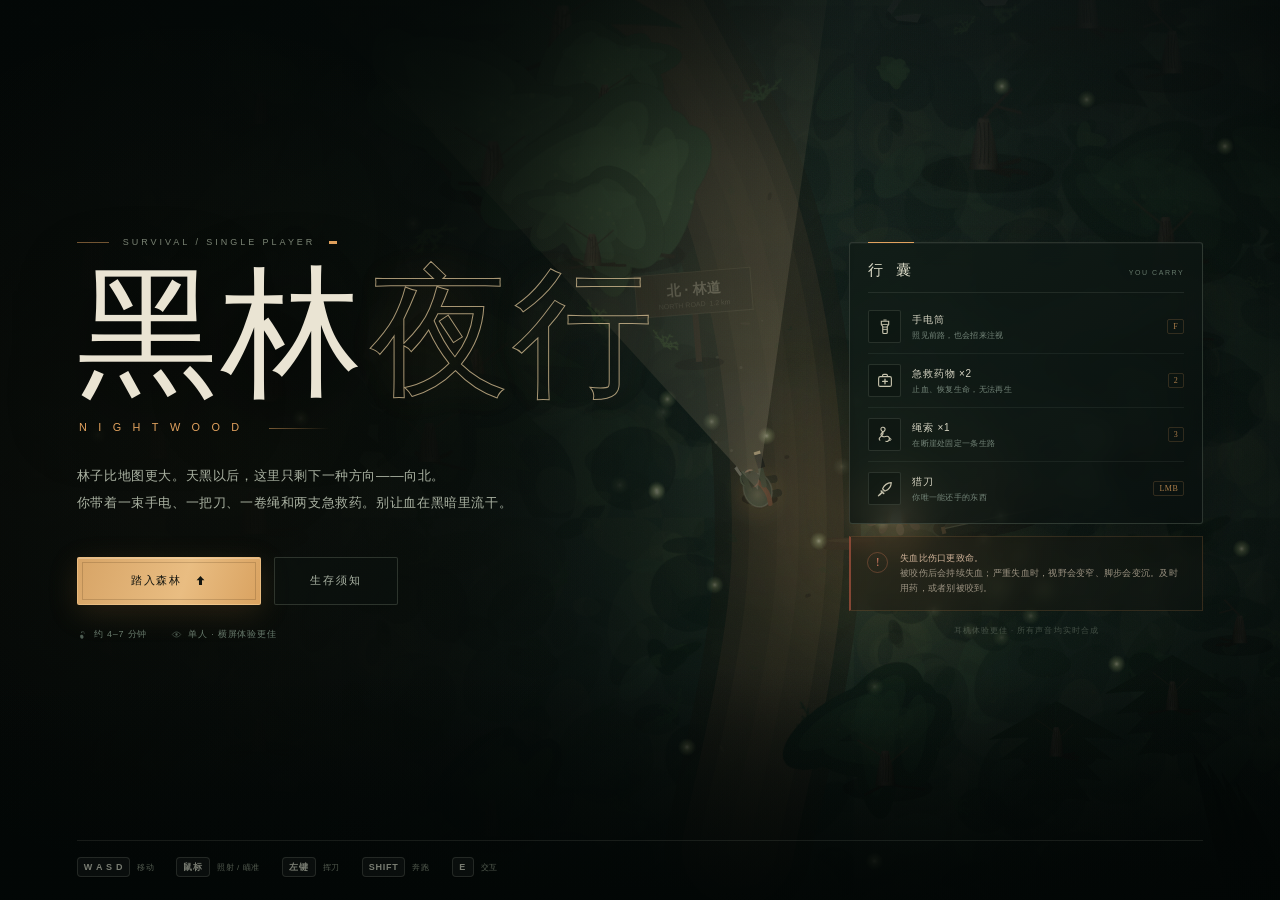
==== index.html @ b2253f83 "update" ====
<!DOCTYPE html>
<html lang="zh-CN">
<head>
  <meta charset="UTF-8">
  <meta name="viewport" content="width=device-width, initial-scale=1, viewport-fit=cover">
  <meta name="theme-color" content="#050b0a">
  <title>黑林夜行 · NIGHTWOOD</title>
  <meta name="description" content="一款发生在深夜密林中的单人生存穿越小游戏。靠一束手电、一把刀、一卷绳和有限的急救药物，活着走到林道。">
  <link rel="icon" href="data:image/svg+xml,%3Csvg xmlns='http://www.w3.org/2000/svg' viewBox='0 0 64 64'%3E%3Crect width='64' height='64' rx='12' fill='%2308110d'/%3E%3Cpath d='M32 11c8 10 14 16 14 25a14 14 0 1 1-28 0c0-9 6-15 14-25z' fill='%23e2a25e'/%3E%3Cpath d='M32 26c3 5 5 8 5 12a5 5 0 0 1-10 0c0-4 2-7 5-12z' fill='%2308110d'/%3E%3C/svg%3E">
  <link rel="stylesheet" href="style.css">
</head>
<body>
  <div id="app">
    <canvas id="world" aria-label="黑夜森林游戏画面"></canvas>
    <div class="atmosphere" aria-hidden="true">
      <div class="grain"></div>
      <div class="vignette"></div>
      <div class="moon-haze"></div>
    </div>
    <div id="damageFlash" aria-hidden="true"></div>
    <div id="bleedEdge" aria-hidden="true"></div>
    <div id="dangerPulse" aria-hidden="true"></div>

    <svg class="svg-sprite" aria-hidden="true">
      <defs>
        <symbol id="i-compass" viewBox="0 0 24 24">
          <circle cx="12" cy="12" r="8.6" fill="none" stroke="currentColor" stroke-width="1.4"/>
          <path d="M14.8 9.2l-1.7 4.1-4.1 1.7 1.7-4.1 4.1-1.7z" fill="currentColor"/>
          <path d="M12 1.8v2.1M12 20.1v2.1" stroke="currentColor" stroke-width="1.2"/>
        </symbol>
        <symbol id="i-heart" viewBox="0 0 24 24">
          <path d="M12 20s-7.5-4.6-7.5-10A4.3 4.3 0 0 1 12 7a4.3 4.3 0 0 1 7.5 3c0 5.4-7.5 10-7.5 10z" fill="currentColor"/>
        </symbol>
        <symbol id="i-drop" viewBox="0 0 24 24">
          <path d="M12 2.8s5.6 6.2 5.6 10.2A5.6 5.6 0 0 1 12 18.6a5.6 5.6 0 0 1-5.6-5.6C6.4 9 12 2.8 12 2.8z" fill="none" stroke="currentColor" stroke-width="1.5"/>
          <path d="M9.4 13.6a2.7 2.7 0 0 0 2.6 2.3" fill="none" stroke="currentColor" stroke-width="1.2" stroke-linecap="round"/>
        </symbol>
        <symbol id="i-bolt" viewBox="0 0 24 24">
          <path d="M13.3 2.5L5.7 13h5.1l-.9 8.5L18.3 11h-5.2l.2-8.5z" fill="currentColor"/>
        </symbol>
        <symbol id="i-flashlight" viewBox="0 0 24 24">
          <path d="M7.1 4.4h9.8v4.2L15 11.3v7.9a1.4 1.4 0 0 1-1.4 1.4h-3.2a1.4 1.4 0 0 1-1.4-1.4v-7.9L7.1 8.6V4.4z" fill="none" stroke="currentColor" stroke-width="1.5"/>
          <path d="M8.7 8.6h6.6M9.6 12.1h4.8M9.6 15.2h4.8" stroke="currentColor" stroke-width="1.2" stroke-linecap="round"/>
          <path d="M10.4 2.7h3.2" stroke="currentColor" stroke-width="1.3" stroke-linecap="round"/>
        </symbol>
        <symbol id="i-medkit" viewBox="0 0 24 24">
          <rect x="3.5" y="6.2" width="17" height="13" rx="2" fill="none" stroke="currentColor" stroke-width="1.5"/>
          <path d="M8.8 6.2V4.7A1.5 1.5 0 0 1 10.3 3.2h3.4a1.5 1.5 0 0 1 1.5 1.5v1.5" fill="none" stroke="currentColor" stroke-width="1.5"/>
          <path d="M12 9.5v6.2M8.9 12.6h6.2" stroke="currentColor" stroke-width="1.7" stroke-linecap="round"/>
        </symbol>
        <symbol id="i-rope" viewBox="0 0 24 24">
          <path d="M5.1 18.9c-2.4-2.4 1.3-4.7 3.1-6.6 2-2.2 1.2-4.4-.5-5.9-1.8-1.6-1.5-4.2.8-4.7 2.7-.6 4.6 2.3 3 4.5-1.2 1.7-3.8 2.4-4.7 4.4-.8 1.8 1.1 3.2 2.7 3.6 2.4.6 4.7-1.4 6.7-.2 2.6 1.5 2.1 4.8.1 6-.9.6-2.2.7-3.3.4" fill="none" stroke="currentColor" stroke-width="1.5" stroke-linecap="round"/>
          <path d="M17.7 16.2c1.5-.5 2.6.7 2.2 2.1-.3 1.1-1.8 1.6-2.5.6" fill="none" stroke="currentColor" stroke-width="1.3" stroke-linecap="round"/>
        </symbol>
        <symbol id="i-knife" viewBox="0 0 24 24">
          <path d="M20.4 3.5c-6.6.5-9.9 4.2-11.6 8.1l3.3 3.2c4.3-1.7 8-5.1 8.3-11.3z" fill="none" stroke="currentColor" stroke-width="1.5" stroke-linejoin="round"/>
          <path d="M8.1 12.7l2.9 2.8" stroke="currentColor" stroke-width="1.2"/>
          <path d="M8.4 16.2l-3.7 3.6M6.9 14.7l3.4 3.2" stroke="currentColor" stroke-width="2" stroke-linecap="round"/>
          <path d="M4.1 20.1l-1 1" stroke="currentColor" stroke-width="1.4" stroke-linecap="round"/>
        </symbol>
        <symbol id="i-pause" viewBox="0 0 24 24">
          <path d="M8 5.5v13M16 5.5v13" stroke="currentColor" stroke-width="2.3" stroke-linecap="round"/>
        </symbol>
        <symbol id="i-play" viewBox="0 0 24 24">
          <path d="M8 4.7l11 7.3-11 7.3V4.7z" fill="currentColor"/>
        </symbol>
        <symbol id="i-sound" viewBox="0 0 24 24">
          <path d="M4 9.2h3.2L12 5.3v13.4l-4.8-3.9H4V9.2z" fill="none" stroke="currentColor" stroke-width="1.5" stroke-linejoin="round"/>
          <path d="M15.2 8.4a5 5 0 0 1 0 7.2M17.8 5.9a8.6 8.6 0 0 1 0 12.2" fill="none" stroke="currentColor" stroke-width="1.4" stroke-linecap="round"/>
        </symbol>
        <symbol id="i-mute" viewBox="0 0 24 24">
          <path d="M4 9.2h3.2L12 5.3v13.4l-4.8-3.9H4V9.2z" fill="none" stroke="currentColor" stroke-width="1.5" stroke-linejoin="round"/>
          <path d="M15.5 9.5l5 5M20.5 9.5l-5 5" stroke="currentColor" stroke-width="1.5" stroke-linecap="round"/>
        </symbol>
        <symbol id="i-arrow" viewBox="0 0 24 24">
          <path d="M12 3.5l7.2 8.2h-4.4v8.8H9.2v-8.8H4.8L12 3.5z" fill="currentColor"/>
        </symbol>
        <symbol id="i-foot" viewBox="0 0 24 24">
          <path d="M9.6 12.8c-1.9-.2-3.1 1.6-2.7 3.9.4 2.4 2 4.5 4.2 4.3 2.4-.2 3.5-2.3 3-4.8-.4-2.2-2-3.3-4.5-3.4z" fill="currentColor"/>
          <circle cx="10.2" cy="7.1" r="1.4" fill="currentColor"/>
          <circle cx="13" cy="5.5" r="1.2" fill="currentColor"/>
          <circle cx="15.3" cy="7.2" r="1" fill="currentColor"/>
          <circle cx="15.6" cy="9.8" r=".9" fill="currentColor"/>
        </symbol>
        <symbol id="i-eye" viewBox="0 0 24 24">
          <path d="M2.8 12s3.4-5.6 9.2-5.6 9.2 5.6 9.2 5.6-3.4 5.6-9.2 5.6S2.8 12 2.8 12z" fill="none" stroke="currentColor" stroke-width="1.5"/>
          <circle cx="12" cy="12" r="2.5" fill="currentColor"/>
        </symbol>
        <symbol id="i-leaf" viewBox="0 0 24 24">
          <path d="M4.2 19.8C2.6 12.6 7.9 3.9 20.6 3.3c.6 10.3-5.5 17.4-15 15.2" fill="none" stroke="currentColor" stroke-width="1.5" stroke-linejoin="round"/>
          <path d="M4.2 19.8C7.3 14 11.4 10.1 17.3 7" fill="none" stroke="currentColor" stroke-width="1.2" stroke-linecap="round"/>
        </symbol>
        <symbol id="i-skull" viewBox="0 0 24 24">
          <path d="M5.5 11.4a6.5 6.5 0 1 1 13 0c0 2.2-1 3.4-2.4 4.5v2.4a1.8 1.8 0 0 1-1.8 1.8h-4.6a1.8 1.8 0 0 1-1.8-1.8v-2.4c-1.4-1.1-2.4-2.3-2.4-4.5z" fill="none" stroke="currentColor" stroke-width="1.5"/>
          <circle cx="9.4" cy="11" r="1.35" fill="currentColor"/>
          <circle cx="14.6" cy="11" r="1.35" fill="currentColor"/>
          <path d="M10.3 16.3h3.4M10 18.4h4" stroke="currentColor" stroke-width="1.2" stroke-linecap="round"/>
        </symbol>
        <symbol id="i-torch" viewBox="0 0 24 24">
          <path d="M12 2.8c1.8 2.7 4.2 5.4 4.2 8.7a4.2 4.2 0 1 1-8.4 0c0-3.3 2.4-6 4.2-8.7z" fill="currentColor"/>
          <path d="M9.3 20.8h5.4" stroke="currentColor" stroke-width="1.4" stroke-linecap="round"/>
        </symbol>
        <symbol id="i-chevron" viewBox="0 0 24 24">
          <path d="M9 5l7 7-7 7" fill="none" stroke="currentColor" stroke-width="1.7" stroke-linecap="round" stroke-linejoin="round"/>
        </symbol>
      </defs>
    </svg>

    <div id="hud" class="hud is-hidden">
      <header class="hud-top">
        <div class="brand">
          <span class="brand-mark"><svg><use href="#i-leaf"/></svg></span>
          <span class="brand-copy"><b>NIGHTWOOD</b><small>黑林夜行</small></span>
        </div>

        <section class="objective" aria-label="当前目标">
          <div class="objective-main">
            <span class="objective-icon"><svg><use href="#i-compass"/></svg></span>
            <div class="objective-copy">
              <span class="eyebrow">当前目标 · 向北</span>
              <strong>穿过黑森林，抵达北侧林道</strong>
            </div>
            <div class="objective-distance"><b id="distance">1,250</b><span>m</span></div>
          </div>
          <div class="progress-track">
            <span class="progress-fill" id="progressFill"></span>
            <span class="progress-glow" id="progressGlow"></span>
            <span class="progress-node progress-node-a"></span>
            <span class="progress-node progress-node-b"></span>
            <span class="progress-node progress-node-c"></span>
          </div>
          <span class="compass-arrow" id="compassArrow" aria-hidden="true"><svg><use href="#i-arrow"/></svg></span>
        </section>

        <div class="top-actions">
          <button id="soundBtn" class="icon-btn" type="button" aria-label="关闭声音" title="声音">
            <svg class="sound-on"><use href="#i-sound"/></svg>
            <svg class="sound-off"><use href="#i-mute"/></svg>
          </button>
          <button id="pauseBtn" class="icon-btn" type="button" aria-label="暂停游戏" title="暂停 (Esc)">
            <svg><use href="#i-pause"/></svg>
          </button>
        </div>
      </header>

      <aside class="status-panel" aria-label="生存状态">
        <div class="status-head">
          <span class="status-label"><svg><use href="#i-heart"/></svg> 生命</span>
          <span class="hp-readout"><b id="hpValue">100</b><small>/100</small></span>
        </div>
        <div class="hp-track"><span id="hpFill" class="hp-fill"></span><i class="hp-shine"></i></div>
        <div class="status-row">
          <span class="bleed-label" id="bleedLabel"><svg><use href="#i-drop"/></svg> 无失血</span>
          <span class="bleed-pips" id="bleedPips" aria-hidden="true"><i></i><i></i><i></i></span>
        </div>
        <div class="stamina-row">
          <span><svg><use href="#i-bolt"/></svg> 体力</span>
          <div class="stamina-track"><span id="staminaFill"></span></div>
        </div>
      </aside>

      <div class="hotbar" role="group" aria-label="随身物品">
        <button class="slot is-active" type="button" data-slot="light" aria-label="手电筒（F）">
          <span class="slot-key">F</span>
          <span class="slot-icon"><svg><use href="#i-flashlight"/></svg></span>
          <span class="slot-name">手电</span>
          <span class="slot-state" id="lightState">已开</span>
        </button>
        <button class="slot" type="button" data-slot="med" aria-label="急救药物（2）">
          <span class="slot-key">2</span>
          <span class="slot-icon"><svg><use href="#i-medkit"/></svg></span>
          <span class="slot-name">急救药</span>
          <span class="slot-count" id="medCount">2</span>
        </button>
        <button class="slot" type="button" data-slot="rope" aria-label="绳子（3）">
          <span class="slot-key">3</span>
          <span class="slot-icon"><svg><use href="#i-rope"/></svg></span>
          <span class="slot-name">绳索</span>
          <span class="slot-count" id="ropeCount">1</span>
        </button>
        <button class="slot slot-knife" type="button" data-slot="knife" aria-label="猎刀（鼠标左键或空格）">
          <span class="slot-key">LMB</span>
          <span class="slot-icon"><svg><use href="#i-knife"/></svg></span>
          <span class="slot-name">猎刀</span>
          <span class="slot-state">就绪</span>
        </button>
      </div>

      <div id="prompt" class="prompt" role="status" aria-live="polite">
        <span class="prompt-key">E</span>
        <span class="prompt-copy"><b id="promptTitle">固定绳索</b><small id="promptSub">跨过前方断崖</small></span>
      </div>

      <div class="hints" aria-hidden="true">
        <span><kbd>WASD</kbd> 移动</span>
        <span><kbd>SHIFT</kbd> 奔跑</span>
        <span><kbd>F</kbd> 手电</span>
        <span><kbd>LMB</kbd> 挥刀</span>
        <span><kbd>ESC</kbd> 暂停</span>
      </div>

      <div id="toasts" class="toasts" aria-live="polite" aria-atomic="false"></div>
      <div id="sceneTitle" class="scene-title" aria-live="polite">
        <span class="scene-eyebrow">第一章</span>
        <b>入 林</b>
        <small>天光在身后熄灭了</small>
      </div>
    </div>

    <section id="menu" class="screen menu-screen">
      <div class="menu-gradient"></div>
      <div class="menu-content">
        <div class="menu-lead">
          <div class="menu-kicker"><span></span> SURVIVAL / SINGLE PLAYER <span></span></div>
          <h1><span>黑林</span><span class="title-outline">夜行</span></h1>
          <div class="title-en">NIGHTWOOD</div>
          <p class="menu-story">林子比地图更大。天黑以后，这里只剩下一种方向——向北。<br>你带着一束手电、一把刀、一卷绳和两支急救药。别让血在黑暗里流干。</p>
          <div class="menu-actions">
            <button id="startBtn" class="btn btn-primary" type="button">
              <span>踏入森林</span>
              <svg><use href="#i-arrow"/></svg>
            </button>
            <button id="howBtn" class="btn btn-quiet" type="button">生存须知</button>
          </div>
          <div class="menu-meta">
            <span><svg><use href="#i-foot"/></svg> 约 4–7 分钟</span>
            <span><svg><use href="#i-eye"/></svg> 单人 · 横屏体验更佳</span>
            <span class="menu-touch-tip"><svg><use href="#i-bolt"/></svg> 摇杆推到底奔跑</span>
          </div>
        </div>

        <aside class="menu-side">
          <div class="field-card">
            <div class="field-head"><span>行 囊</span><small>YOU CARRY</small></div>
            <ul class="kit-list">
              <li><span class="kit-icon"><svg><use href="#i-flashlight"/></svg></span><div><b>手电筒</b><small>照见前路，也会招来注视</small></div><em>F</em></li>
              <li><span class="kit-icon"><svg><use href="#i-medkit"/></svg></span><div><b>急救药物 ×2</b><small>止血、恢复生命，无法再生</small></div><em>2</em></li>
              <li><span class="kit-icon"><svg><use href="#i-rope"/></svg></span><div><b>绳索 ×1</b><small>在断崖处固定一条生路</small></div><em>3</em></li>
              <li><span class="kit-icon"><svg><use href="#i-knife"/></svg></span><div><b>猎刀</b><small>你唯一能还手的东西</small></div><em>LMB</em></li>
            </ul>
          </div>
          <div class="rule-card">
            <span class="rule-mark">!</span>
            <p><b>失血比伤口更致命。</b><br>被咬伤后会持续失血；严重失血时，视野会变窄、脚步会变沉。及时用药，或者别被咬到。</p>
          </div>
          <div class="menu-footnote">耳机体验更佳 · 所有声音均实时合成</div>
        </aside>
      </div>
      <div class="menu-controls">
        <span><kbd>W A S D</kbd> 移动</span>
        <span><kbd>鼠标</kbd> 照射 / 瞄准</span>
        <span><kbd>左键</kbd> 挥刀</span>
        <span><kbd>SHIFT</kbd> 奔跑</span>
        <span><kbd>E</kbd> 交互</span>
      </div>
    </section>

    <section id="howModal" class="screen modal-screen is-hidden" aria-modal="true" role="dialog" aria-labelledby="howTitle">
      <div class="modal-card how-card">
        <button class="modal-close" id="howClose" type="button" aria-label="关闭">×</button>
        <span class="modal-kicker">FIELD MANUAL / 01</span>
        <h2 id="howTitle">活着穿过黑森林</h2>
        <div class="how-grid">
          <article><span class="how-num">01</span><h3>看光，也看暗处</h3><p>手电照出的扇形区域最清晰。光圈外的树影里，可能只剩两只反光的眼睛。</p></article>
          <article><span class="how-num">02</span><h3>光会暴露你</h3><p>捕食者更远就能发现开着手电、正在奔跑的人。想绕开它们，就关灯、慢走。</p></article>
          <article><span class="how-num">03</span><h3>伤口必须处理</h3><p>每次被咬都会叠加失血。失血会持续扣除生命；按 <kbd>2</kbd> 使用急救药物止血。</p></article>
          <article><span class="how-num">04</span><h3>不要恋战</h3><p>刀能逼退野兽，但你的体力有限。多数时候，跑开比杀死它更划算。</p></article>
        </div>
        <div class="how-tip"><b>路线提示</b> 沿林间小径向北。断崖处需要按 <kbd>E</kbd> 用绳索架桥。抵达北侧林道即穿越成功。</div>
        <button id="howStart" class="btn btn-primary" type="button"><span>开始穿越</span><svg><use href="#i-arrow"/></svg></button>
      </div>
    </section>

    <section id="pause" class="screen modal-screen is-hidden" aria-modal="true" role="dialog" aria-labelledby="pauseTitle">
      <div class="modal-card pause-card">
        <span class="modal-kicker">PAUSED / 林间暂歇</span>
        <h2 id="pauseTitle">黑暗还在等你</h2>
        <p class="modal-sub">深呼吸。野兽不会在你暂停时靠近。</p>
        <div class="pause-actions">
          <button id="resumeBtn" class="btn btn-primary" type="button"><span>继续前进</span><svg><use href="#i-play"/></svg></button>
          <button id="pauseRestartBtn" class="btn btn-quiet" type="button">重新开始</button>
          <button id="pauseMenuBtn" class="btn btn-quiet" type="button">返回标题</button>
        </div>
        <div class="pause-stats" id="pauseStats"></div>
      </div>
    </section>

    <section id="death" class="screen end-screen is-hidden" aria-modal="true" role="dialog" aria-labelledby="deathTitle">
      <div class="end-card end-death">
        <span class="end-mark"><svg><use href="#i-skull"/></svg></span>
        <span class="modal-kicker">THE FOREST KEPT YOU</span>
        <h2 id="deathTitle">你倒在了黑暗里</h2>
        <p id="deathReason" class="end-copy">血在落叶间洇开。森林重新安静下来。</p>
        <div class="end-stats" id="deathStats"></div>
        <div class="end-actions">
          <button id="retryBtn" class="btn btn-primary" type="button"><span>再来一次</span><svg><use href="#i-arrow"/></svg></button>
          <button id="deathMenuBtn" class="btn btn-quiet" type="button">返回标题</button>
        </div>
        <small class="end-hint">提示：及时止血，比杀死更多野兽更重要。</small>
      </div>
    </section>

    <section id="victory" class="screen end-screen is-hidden" aria-modal="true" role="dialog" aria-labelledby="victoryTitle">
      <div class="end-card end-victory">
        <span class="end-mark"><svg><use href="#i-torch"/></svg></span>
        <span class="modal-kicker">YOU MADE IT THROUGH</span>
        <h2 id="victoryTitle">你走出了黑森林</h2>
        <p id="victoryCopy" class="end-copy">林道尽头浮起灰蓝色的晨雾。你回头看了一眼——树影很深，但再没有东西跟上来。</p>
        <div class="end-stats" id="victoryStats"></div>
        <div class="end-actions">
          <button id="againBtn" class="btn btn-primary" type="button"><span>再穿越一次</span><svg><use href="#i-arrow"/></svg></button>
          <button id="victoryMenuBtn" class="btn btn-quiet" type="button">返回标题</button>
        </div>
        <small class="end-hint">结局达成 · 生还者</small>
      </div>
    </section>

    <div id="touchUI" class="touch-ui" aria-hidden="true">
      <div class="touch-stick" id="touchStick"><span class="stick-ring"></span><span class="stick-knob" id="stickKnob"></span></div>
      <div class="touch-actions">
        <button type="button" class="touch-btn touch-light" data-touch="light" aria-label="开关手电"><svg><use href="#i-flashlight"/></svg></button>
        <button type="button" class="touch-btn touch-med" data-touch="med" aria-label="使用急救药物"><svg><use href="#i-medkit"/></svg></button>
        <button type="button" class="touch-btn touch-interact" data-touch="interact" aria-label="交互"><span>E</span></button>
        <button type="button" class="touch-btn touch-attack" data-touch="attack" aria-label="挥刀"><svg><use href="#i-knife"/></svg></button>
      </div>
    </div>

    <div id="rotateHint" class="rotate-hint">
      <svg><use href="#i-compass"/></svg>
      <b>横屏进入森林</b>
      <span>旋转设备可获得更完整的视野</span>
    </div>
  </div>

  <script src="game.js"></script>
</body>
</html>
---- style.css ----
/* NIGHTWOOD — interface skin */
:root {
  --ink: #e8e3d4;
  --ink-dim: #b8b8a6;
  --muted: #84968b;
  --faint: rgba(219, 226, 207, .09);
  --line: rgba(211, 220, 198, .15);
  --line-strong: rgba(224, 230, 207, .28);
  --panel: rgba(8, 15, 14, .72);
  --panel-deep: rgba(4, 9, 9, .9);
  --moss: #8ba387;
  --moss-bright: #bed0a8;
  --amber: #e2a25e;
  --amber-hot: #ffd18c;
  --amber-soft: rgba(226, 162, 94, .16);
  --blood: #b74840;
  --blood-hot: #e26c56;
  --blue-night: #6e8d98;
  --ui-sans: "Avenir Next", "Segoe UI", "PingFang SC", "Microsoft YaHei", sans-serif;
  --ui-serif: "Iowan Old Style", "Palatino Linotype", "Book Antiqua", "Songti SC", "STSong", serif;
  --ease: cubic-bezier(.2, .8, .2, 1);
}

* { box-sizing: border-box; }
html, body {
  width: 100%;
  height: 100%;
  margin: 0;
  padding: 0;
  overflow: hidden;
  background: #040807;
  color: var(--ink);
  font-family: var(--ui-sans);
  -webkit-font-smoothing: antialiased;
  text-rendering: optimizeLegibility;
}
body {
  overscroll-behavior: none;
  user-select: none;
  -webkit-user-select: none;
  touch-action: none;
}
button { font: inherit; color: inherit; border: 0; background: none; padding: 0; cursor: pointer; }
button:focus-visible, [tabindex]:focus-visible {
  outline: 1px solid var(--amber-hot);
  outline-offset: 4px;
}
svg { display: block; width: 1em; height: 1em; }
::selection { background: var(--amber); color: #080b09; }

#app {
  position: fixed;
  inset: 0;
  isolation: isolate;
  background: #050a09;
}
#world {
  position: absolute;
  inset: 0;
  width: 100%;
  height: 100%;
  display: block;
  cursor: crosshair;
}
body.is-playing #world { cursor: none; }
body:not(.is-playing) #world { cursor: default; }
.svg-sprite { position: absolute; width: 0; height: 0; overflow: hidden; }

/* ---------------- atmosphere ---------------- */
.atmosphere { position: absolute; inset: 0; pointer-events: none; z-index: 2; }
.atmosphere > div { position: absolute; inset: 0; }
.grain {
  opacity: .05;
  mix-blend-mode: soft-light;
  background-image: url("data:image/svg+xml,%3Csvg xmlns='http://www.w3.org/2000/svg' width='220' height='220'%3E%3Cfilter id='n'%3E%3CfeTurbulence type='fractalNoise' baseFrequency='.9' numOctaves='3' stitchTiles='stitch'/%3E%3C/filter%3E%3Crect width='100%25' height='100%25' filter='url(%23n)'/%3E%3C/svg%3E");
  animation: grainShift 1.1s steps(2) infinite;
  transform: scale(1.08);
}
.vignette {
  background:
    radial-gradient(ellipse at 50% 48%, transparent 35%, rgba(2, 6, 5, .25) 64%, rgba(1, 4, 3, .8) 100%),
    linear-gradient(180deg, rgba(1, 5, 5, .3), transparent 18%, transparent 76%, rgba(1, 4, 3, .52));
}
.moon-haze {
  opacity: .8;
  background:
    radial-gradient(ellipse 55% 38% at 78% -5%, rgba(133, 164, 164, .11), transparent 65%),
    linear-gradient(116deg, transparent 35%, rgba(123, 155, 146, .028) 47%, transparent 58%);
  mix-blend-mode: screen;
}
#damageFlash, #bleedEdge, #dangerPulse { position: absolute; inset: 0; pointer-events: none; }
#damageFlash {
  z-index: 8;
  opacity: 0;
  background:
    radial-gradient(ellipse at 50% 55%, transparent 24%, rgba(137, 16, 16, .28) 68%, rgba(107, 8, 8, .7) 100%);
  mix-blend-mode: screen;
  transition: opacity .5s ease-out;
}
#bleedEdge {
  z-index: 7;
  opacity: calc(var(--bleed, 0) * .6);
  background: radial-gradient(ellipse at 50% 50%, transparent 44%, rgba(108, 12, 16, .42) 82%, rgba(72, 4, 8, .74) 100%);
  animation: bleedPulse 2.1s ease-in-out infinite;
  transition: opacity .8s ease;
}
#dangerPulse {
  z-index: 7;
  opacity: 0;
  box-shadow: inset 0 0 130px 30px rgba(142, 30, 25, .22);
  transition: opacity .6s ease;
}
#dangerPulse.is-danger { opacity: 1; animation: dangerBreathe 1.8s ease-in-out infinite; }

@keyframes grainShift {
  0% { transform: translate(0, 0) scale(1.08); }
  25% { transform: translate(-1.5%, 1%) scale(1.08); }
  50% { transform: translate(1%, -1.5%) scale(1.08); }
  75% { transform: translate(1.5%, .5%) scale(1.08); }
  100% { transform: translate(-.5%, 1.5%) scale(1.08); }
}
@keyframes bleedPulse {
  0%, 100% { opacity: calc(var(--bleed, 0) * .42); }
  50% { opacity: calc(var(--bleed, 0) * .74); }
}
@keyframes dangerBreathe {
  0%, 100% { opacity: .45; }
  50% { opacity: 1; }
}

/* ---------------- common UI ---------------- */
svg use { pointer-events: none; }
kbd {
  display: inline-flex;
  align-items: center;
  justify-content: center;
  min-width: 22px;
  height: 20px;
  padding: 0 6px;
  border: 1px solid rgba(226, 229, 207, .2);
  border-bottom-color: rgba(226, 229, 207, .1);
  border-radius: 4px;
  background: linear-gradient(180deg, rgba(255,255,255,.065), rgba(255,255,255,.015));
  color: #d8d8c5;
  font-family: var(--ui-sans);
  font-size: 9px;
  font-weight: 600;
  letter-spacing: .08em;
  line-height: 1;
  box-shadow: 0 1px 0 rgba(0,0,0,.4);
}
.is-hidden {
  opacity: 0 !important;
  visibility: hidden !important;
  pointer-events: none !important;
}
.eyebrow {
  font-size: 9px;
  font-weight: 600;
  letter-spacing: .22em;
  text-transform: uppercase;
  color: var(--moss);
}

/* ---------------- HUD ---------------- */
.hud {
  position: absolute;
  inset: 0;
  z-index: 10;
  pointer-events: none;
  transition: opacity .65s ease;
}
.hud button, .hud .slot { pointer-events: auto; }
.hud-top {
  position: absolute;
  top: 0;
  left: 0;
  right: 0;
  display: flex;
  align-items: flex-start;
  justify-content: space-between;
  padding: 20px 24px;
  gap: 20px;
}
.brand { display: flex; align-items: center; gap: 10px; flex: 0 0 auto; padding-top: 5px; }
.brand-mark {
  display: grid;
  place-items: center;
  width: 31px;
  height: 31px;
  border: 1px solid rgba(205, 217, 189, .28);
  border-radius: 50%;
  color: var(--moss-bright);
  background: rgba(10, 19, 16, .46);
  box-shadow: inset 0 0 18px rgba(156, 186, 137, .07);
}
.brand-mark svg { width: 15px; height: 15px; }
.brand-copy { display: flex; flex-direction: column; line-height: 1; gap: 4px; }
.brand-copy b { font-size: 10px; letter-spacing: .26em; color: #d8d7c3; font-weight: 600; }
.brand-copy small { font-size: 10px; letter-spacing: .34em; color: var(--muted); }

.objective {
  position: relative;
  width: min(480px, 43vw);
  padding: 12px 14px 10px;
  background:
    linear-gradient(180deg, rgba(12, 22, 19, .88), rgba(8, 15, 13, .7));
  border: 1px solid rgba(199, 211, 186, .15);
  border-radius: 5px;
  backdrop-filter: blur(9px);
  box-shadow: 0 10px 34px rgba(0, 0, 0, .22), inset 0 1px 0 rgba(255,255,255,.03);
  overflow: hidden;
}
.objective::before {
  content: "";
  position: absolute;
  top: 0;
  left: 14px;
  width: 40px;
  height: 1px;
  background: var(--amber);
  opacity: .7;
}
.objective-main { display: flex; align-items: center; gap: 11px; }
.objective-icon {
  display: grid;
  place-items: center;
  width: 29px;
  height: 29px;
  flex: 0 0 auto;
  color: var(--amber);
  border: 1px solid rgba(226, 162, 94, .24);
  border-radius: 50%;
  background: rgba(226, 162, 94, .07);
}
.objective-icon svg { width: 17px; height: 17px; }
.objective-copy { display: flex; flex-direction: column; gap: 4px; min-width: 0; }
.objective-copy strong {
  font-size: 12px;
  font-weight: 500;
  letter-spacing: .055em;
  color: #dedccb;
  white-space: nowrap;
  overflow: hidden;
  text-overflow: ellipsis;
}
.objective-distance {
  margin-left: auto;
  display: flex;
  align-items: baseline;
  gap: 2px;
  padding-right: 24px;
  color: var(--ink);
  font-family: var(--ui-serif);
}
.objective-distance b { font-size: 22px; font-weight: 500; font-variant-numeric: tabular-nums; letter-spacing: -.02em; }
.objective-distance span { font-size: 9px; color: var(--muted); letter-spacing: .1em; }
.progress-track {
  position: relative;
  height: 2px;
  margin-top: 11px;
  background: rgba(218, 225, 204, .1);
  overflow: visible;
}
.progress-fill {
  position: absolute;
  left: 0; top: 0; bottom: 0; width: 0%;
  background: linear-gradient(90deg, rgba(126, 148, 119, .6), var(--amber) 80%, var(--amber-hot));
  box-shadow: 0 0 9px rgba(226, 162, 94, .48);
  transition: width .5s var(--ease);
}
.progress-glow {
  position: absolute;
  top: -2px;
  width: 5px; height: 5px;
  border-radius: 50%;
  background: var(--amber-hot);
  box-shadow: 0 0 10px 3px rgba(255, 201, 128, .5);
  left: 0%;
  transition: left .5s var(--ease);
}
.progress-node {
  position: absolute;
  top: -2px;
  width: 5px; height: 5px;
  border: 1px solid rgba(205, 215, 191, .34);
  border-radius: 50%;
  background: #0d1713;
  transform: translateX(-50%);
}
.progress-node-a { left: 32%; }
.progress-node-b { left: 62%; }
.progress-node-c { left: 86%; }
.compass-arrow {
  position: absolute;
  right: 12px;
  top: 12px;
  width: 17px;
  height: 17px;
  color: rgba(226, 162, 94, .8);
  transform-origin: 50% 50%;
  transition: transform .2s linear;
}
.compass-arrow svg { width: 100%; height: 100%; }

.top-actions { display: flex; gap: 7px; flex: 0 0 auto; padding-top: 2px; }
.icon-btn {
  display: grid;
  place-items: center;
  width: 36px;
  height: 36px;
  color: #b7beac;
  border: 1px solid rgba(202, 214, 189, .15);
  border-radius: 50%;
  background: rgba(8, 15, 13, .58);
  backdrop-filter: blur(8px);
  transition: color .2s, border-color .2s, background .2s, transform .2s;
}
.icon-btn:hover { color: var(--amber-hot); border-color: rgba(226, 162, 94, .4); background: rgba(30, 33, 23, .7); transform: translateY(-1px); }
.icon-btn svg { width: 15px; height: 15px; }
.icon-btn .sound-off { display: none; }
body.is-muted .icon-btn .sound-on { display: none; }
body.is-muted .icon-btn .sound-off { display: block; }

.status-panel {
  position: absolute;
  left: 26px;
  bottom: 28px;
  width: 292px;
  padding: 13px 15px 12px;
  border: 1px solid rgba(200, 212, 187, .14);
  border-left-color: rgba(226, 162, 94, .32);
  border-radius: 4px;
  background:
    linear-gradient(120deg, rgba(8, 16, 14, .9), rgba(9, 16, 14, .58));
  backdrop-filter: blur(8px);
  box-shadow: 0 12px 36px rgba(0,0,0,.24);
}
.status-head { display: flex; justify-content: space-between; align-items: flex-end; margin-bottom: 7px; }
.status-label { display: flex; align-items: center; gap: 6px; font-size: 10px; letter-spacing: .16em; color: var(--ink-dim); }
.status-label svg { width: 12px; height: 12px; color: var(--blood-hot); }
.hp-readout { display: flex; align-items: baseline; gap: 2px; font-family: var(--ui-serif); }
.hp-readout b { font-size: 24px; font-weight: 500; line-height: .85; color: #e8e0cd; font-variant-numeric: tabular-nums; transition: color .3s; }
.hp-readout small { font-size: 9px; color: var(--muted); }
.hp-track {
  position: relative;
  height: 5px;
  border-radius: 1px;
  background: rgba(219, 225, 207, .09);
  overflow: hidden;
  box-shadow: inset 0 1px 3px rgba(0,0,0,.4);
}
.hp-fill {
  position: absolute;
  left: 0; top: 0; bottom: 0;
  width: 100%;
  background: linear-gradient(90deg, #7d2822, #bb4a3d 60%, #d15a45);
  box-shadow: 0 0 8px rgba(187, 74, 61, .32);
  transition: width .3s var(--ease), background .3s;
}
.hp-fill.is-low { background: linear-gradient(90deg, #6d1715, #c02e27 60%, #e45c44); animation: hpPulse 1.2s ease-in-out infinite; }
.hp-shine { position: absolute; left: 0; right: 0; top: 0; height: 1px; background: rgba(255,255,255,.12); }
.status-row { display: flex; align-items: center; justify-content: space-between; margin-top: 9px; }
.bleed-label { display: flex; align-items: center; gap: 5px; font-size: 9px; letter-spacing: .08em; color: var(--muted); transition: color .3s; }
.bleed-label svg { width: 10px; height: 10px; opacity: .65; }
.bleed-label.is-bleeding { color: #db7a67; }
.bleed-label.is-severe { color: #ff8e75; }
.bleed-label.is-severe svg { animation: dropPulse .9s ease-in-out infinite; }
.bleed-pips { display: flex; gap: 5px; }
.bleed-pips i {
  width: 15px; height: 3px;
  border-radius: 2px;
  background: rgba(219, 225, 207, .1);
  transition: background .3s, box-shadow .3s;
}
.bleed-pips i.is-on { background: #a53a32; box-shadow: 0 0 6px rgba(181, 55, 47, .35); }
.stamina-row { display: flex; align-items: center; gap: 8px; margin-top: 10px; padding-top: 9px; border-top: 1px solid rgba(211, 220, 197, .08); }
.stamina-row > span { display: flex; align-items: center; gap: 4px; font-size: 8px; color: var(--muted); letter-spacing: .12em; flex: 0 0 auto; }
.stamina-row svg { width: 9px; height: 9px; color: #bfad70; }
.stamina-track { flex: 1; height: 2px; background: rgba(217, 224, 203, .09); }
.stamina-track span { display: block; width: 100%; height: 100%; background: linear-gradient(90deg, #756e4d, #c2b781); transition: width .2s linear; }

.hotbar {
  position: absolute;
  left: 50%;
  bottom: 25px;
  transform: translateX(-50%);
  display: flex;
  gap: 7px;
  padding: 6px;
  border: 1px solid rgba(204, 215, 190, .12);
  border-radius: 5px;
  background: rgba(6, 12, 11, .68);
  backdrop-filter: blur(10px);
  box-shadow: 0 14px 40px rgba(0,0,0,.28);
}
.slot {
  position: relative;
  width: 76px;
  height: 70px;
  display: flex;
  flex-direction: column;
  align-items: center;
  justify-content: center;
  gap: 2px;
  border: 1px solid transparent;
  border-radius: 3px;
  background: linear-gradient(180deg, rgba(255,255,255,.035), rgba(255,255,255,.008));
  color: var(--ink-dim);
  transition: background .2s, border-color .2s, color .2s, transform .2s;
  overflow: hidden;
}
.slot::after {
  content: "";
  position: absolute;
  inset: 4px;
  border: 1px solid rgba(216, 222, 199, .04);
  pointer-events: none;
}
.slot:hover { background: rgba(210, 219, 191, .07); border-color: rgba(209, 220, 189, .18); transform: translateY(-2px); }
.slot.is-active { color: #efe3c8; border-color: rgba(226, 162, 94, .38); background: linear-gradient(180deg, rgba(226, 162, 94, .13), rgba(226, 162, 94, .03)); }
.slot.is-active::before {
  content: "";
  position: absolute;
  top: 0; left: 18%; right: 18%;
  height: 1px;
  background: var(--amber);
  box-shadow: 0 0 7px rgba(226, 162, 94, .5);
}
.slot.is-empty { opacity: .38; filter: grayscale(.85); }
.slot-key {
  position: absolute;
  top: 5px;
  left: 6px;
  font-size: 7px;
  font-weight: 600;
  letter-spacing: .1em;
  color: rgba(221, 224, 207, .38);
}
.slot-icon { color: #c8c9b7; margin-top: 2px; }
.slot-icon svg { width: 23px; height: 23px; }
.slot.is-active .slot-icon { color: var(--amber-hot); filter: drop-shadow(0 0 6px rgba(255, 196, 120, .2)); }
.slot-knife .slot-icon { color: #d8c7ab; }
.slot-name { font-size: 9px; letter-spacing: .1em; color: #b7b8a7; }
.slot-state { font-size: 7px; letter-spacing: .1em; color: var(--moss); line-height: 1.2; }
.slot.is-active .slot-state { color: var(--amber); }
.slot-count {
  position: absolute;
  top: 5px;
  right: 6px;
  display: grid;
  place-items: center;
  min-width: 15px;
  height: 15px;
  padding: 0 3px;
  color: #e3d5b9;
  background: rgba(226, 162, 94, .15);
  border: 1px solid rgba(226, 162, 94, .26);
  border-radius: 50%;
  font-size: 8px;
  font-weight: 600;
  font-variant-numeric: tabular-nums;
}

.prompt {
  position: absolute;
  left: 50%;
  bottom: 125px;
  transform: translate(-50%, 8px);
  display: flex;
  align-items: center;
  gap: 9px;
  min-width: 240px;
  padding: 9px 15px 9px 10px;
  background: linear-gradient(100deg, rgba(12, 21, 17, .96), rgba(16, 24, 18, .82));
  border: 1px solid rgba(226, 190, 133, .22);
  border-left: 2px solid var(--amber);
  border-radius: 3px;
  box-shadow: 0 10px 30px rgba(0,0,0,.35), 0 0 22px rgba(226, 162, 94, .04);
  opacity: 0;
  visibility: hidden;
  transition: opacity .25s, transform .25s var(--ease), visibility .25s;
  backdrop-filter: blur(8px);
}
.prompt.is-visible { opacity: 1; visibility: visible; transform: translate(-50%, 0); }
.prompt-key {
  display: grid;
  place-items: center;
  width: 29px;
  height: 29px;
  flex: 0 0 auto;
  border: 1px solid rgba(226, 162, 94, .42);
  border-radius: 3px;
  color: var(--amber-hot);
  font-family: var(--ui-serif);
  font-size: 15px;
  background: rgba(226, 162, 94, .09);
  box-shadow: inset 0 -2px 0 rgba(0,0,0,.2);
}
.prompt-copy { display: flex; flex-direction: column; gap: 3px; }
.prompt-copy b { font-size: 11px; font-weight: 500; letter-spacing: .08em; color: #e8dfcb; }
.prompt-copy small { font-size: 9px; letter-spacing: .05em; color: var(--muted); }

.hints {
  position: absolute;
  left: 50%;
  bottom: 9px;
  transform: translateX(-50%);
  display: flex;
  gap: 13px;
  font-size: 8px;
  letter-spacing: .06em;
  color: rgba(194, 201, 182, .38);
  white-space: nowrap;
}
.hints span { display: flex; align-items: center; gap: 4px; }
.hints kbd { height: 15px; min-width: 17px; padding: 0 4px; font-size: 7px; color: rgba(220, 222, 203, .48); border-color: rgba(220, 222, 203, .1); }

.toasts {
  position: absolute;
  right: 24px;
  top: 92px;
  display: flex;
  flex-direction: column;
  align-items: flex-end;
  gap: 7px;
  width: min(340px, 32vw);
}
.toast {
  display: flex;
  align-items: flex-start;
  gap: 9px;
  width: 100%;
  padding: 9px 11px;
  background: linear-gradient(100deg, rgba(9, 17, 14, .94), rgba(9, 17, 14, .72));
  border: 1px solid rgba(201, 213, 188, .13);
  border-right: 2px solid rgba(226, 162, 94, .54);
  border-radius: 3px;
  box-shadow: 0 8px 24px rgba(0,0,0,.28);
  animation: toastIn .38s var(--ease) both;
}
.toast.is-out { animation: toastOut .4s ease forwards; }
.toast-icon {
  display: grid;
  place-items: center;
  width: 21px;
  height: 21px;
  flex: 0 0 auto;
  color: var(--amber);
  border: 1px solid rgba(226, 162, 94, .22);
  border-radius: 50%;
  margin-top: 1px;
}
.toast-icon svg { width: 11px; height: 11px; }
.toast-copy { display: flex; flex-direction: column; gap: 3px; padding-top: 1px; }
.toast-copy b { font-size: 10px; font-weight: 500; letter-spacing: .08em; color: #e2dbc8; }
.toast-copy span { font-size: 9px; line-height: 1.5; color: #8e9c8d; letter-spacing: .03em; }
.toast.is-danger { border-right-color: var(--blood); }
.toast.is-danger .toast-icon { color: var(--blood-hot); border-color: rgba(183, 72, 64, .35); }
.toast.is-good { border-right-color: #91a875; }
.toast.is-good .toast-icon { color: #b6c792; border-color: rgba(145, 168, 117, .3); }

.scene-title {
  position: absolute;
  left: 50%;
  top: 37%;
  transform: translate(-50%, -50%);
  display: flex;
  flex-direction: column;
  align-items: center;
  gap: 7px;
  opacity: 0;
  pointer-events: none;
  text-shadow: 0 3px 28px rgba(0,0,0,.8);
}
.scene-title.is-visible { animation: sceneTitle 5s var(--ease) both; }
.scene-title .scene-eyebrow { font-size: 9px; letter-spacing: .5em; color: var(--amber); text-indent: .5em; }
.scene-title b { font-family: var(--ui-serif); font-weight: 400; font-size: clamp(34px, 4.5vw, 54px); letter-spacing: .42em; text-indent: .42em; color: #eae3d2; }
.scene-title small { font-size: 9px; letter-spacing: .28em; color: rgba(196, 202, 181, .6); }

@keyframes hpPulse { 0%, 100% { opacity: .85; } 50% { opacity: 1; } }
@keyframes dropPulse { 0%, 100% { opacity: .6; transform: translateY(0); } 50% { opacity: 1; transform: translateY(1px); } }
@keyframes toastIn { from { opacity: 0; transform: translateX(16px); } to { opacity: 1; transform: translateX(0); } }
@keyframes toastOut { to { opacity: 0; transform: translateX(12px); } }
@keyframes sceneTitle {
  0% { opacity: 0; transform: translate(-50%, -45%); }
  15%, 66% { opacity: 1; transform: translate(-50%, -50%); }
  100% { opacity: 0; transform: translate(-50%, -54%); }
}

/* ---------------- full screens / menu ---------------- */
.screen {
  position: absolute;
  inset: 0;
  z-index: 20;
  transition: opacity .55s ease, visibility .55s ease;
}
.menu-screen {
  display: flex;
  flex-direction: column;
  justify-content: center;
  overflow-y: auto;
  scrollbar-width: none;
  padding: clamp(26px, 6vh, 72px) clamp(22px, 6vw, 92px) 76px;
  background:
    radial-gradient(ellipse 55% 85% at 76% 45%, transparent 10%, rgba(3, 8, 7, .12) 55%, rgba(3, 7, 6, .45) 100%),
    linear-gradient(90deg, rgba(3, 8, 7, .94) 0%, rgba(3, 8, 7, .78) 36%, rgba(3, 8, 7, .18) 67%, rgba(3, 8, 7, .34) 100%);
}
.menu-screen::-webkit-scrollbar { display: none; }
.menu-gradient {
  position: absolute;
  inset: 0;
  pointer-events: none;
  background:
    linear-gradient(0deg, rgba(2, 6, 5, .78), transparent 26%),
    radial-gradient(circle at 15% 50%, rgba(214, 150, 75, .035), transparent 38%);
}
.menu-content {
  position: relative;
  z-index: 1;
  width: min(1360px, 100%);
  margin: auto;
  display: grid;
  grid-template-columns: minmax(0, 1fr) 354px;
  gap: clamp(50px, 9vw, 140px);
  align-items: center;
}
.menu-lead { max-width: 660px; animation: riseIn .9s var(--ease) both; }
.menu-kicker {
  display: flex;
  align-items: center;
  gap: 14px;
  font-size: 9px;
  font-weight: 500;
  letter-spacing: .33em;
  color: rgba(187, 199, 176, .65);
  margin-bottom: clamp(18px, 3.2vh, 30px);
}
.menu-kicker span { width: 32px; height: 1px; background: rgba(226, 162, 94, .5); }
.menu-kicker span:last-child { width: 8px; height: 3px; background: var(--amber); }
.menu-lead h1 {
  display: flex;
  align-items: baseline;
  gap: .03em;
  margin: 0;
  font-family: var(--ui-serif);
  font-size: clamp(76px, 11vw, 158px);
  font-weight: 400;
  line-height: .82;
  letter-spacing: .02em;
  color: #eae4d3;
  text-shadow: 0 18px 70px rgba(0, 0, 0, .65);
}
.menu-lead h1 span { display: inline-block; }
.menu-lead h1 .title-outline {
  color: transparent;
  -webkit-text-stroke: 1px rgba(234, 206, 160, .7);
  text-shadow: 0 0 38px rgba(226, 162, 94, .08);
  animation: titleGlow 7s ease-in-out infinite;
}
.title-en {
  margin-top: clamp(19px, 3.3vh, 32px);
  font-size: clamp(10px, .85vw, 13px);
  font-weight: 500;
  letter-spacing: 1.05em;
  color: var(--amber);
  text-indent: .2em;
}
.title-en::after {
  content: "";
  display: inline-block;
  vertical-align: middle;
  width: 60px;
  height: 1px;
  margin-left: 18px;
  background: linear-gradient(90deg, rgba(226, 162, 94, .5), transparent);
}
.menu-story {
  max-width: 520px;
  margin: clamp(20px, 3.3vh, 32px) 0 0;
  color: #aab2a2;
  font-size: clamp(12px, 1.05vw, 14px);
  line-height: 2;
  letter-spacing: .045em;
}
.menu-actions { display: flex; align-items: center; gap: 13px; margin-top: clamp(26px, 4.5vh, 42px); }
.btn {
  position: relative;
  display: inline-flex;
  align-items: center;
  justify-content: center;
  gap: 12px;
  min-height: 48px;
  padding: 0 22px;
  border: 1px solid transparent;
  border-radius: 2px;
  font-size: 11px;
  font-weight: 500;
  letter-spacing: .16em;
  transition: transform .25s var(--ease), background .25s, color .25s, border-color .25s, box-shadow .25s;
  white-space: nowrap;
}
.btn svg { width: 13px; height: 13px; transition: transform .25s var(--ease); }
.btn:hover { transform: translateY(-2px); }
.btn-primary {
  padding: 0 24px;
  color: #13150f;
  background: linear-gradient(108deg, #d7a466, #e9bd82 58%, #d9a260);
  border-color: rgba(255, 218, 162, .4);
  box-shadow: 0 8px 30px rgba(198, 134, 66, .17), inset 0 1px 0 rgba(255,255,255,.25);
  min-width: 184px;
}
.btn-primary::before {
  content: "";
  position: absolute;
  inset: 4px;
  border: 1px solid rgba(69, 45, 18, .2);
  pointer-events: none;
}
.btn-primary:hover { box-shadow: 0 12px 38px rgba(218, 153, 83, .26); background: linear-gradient(108deg, #e3b274, #f3cb8f 58%, #e2ad6d); }
.btn-primary:hover svg { transform: translateX(3px); }
.btn-quiet {
  color: #a8b1a2;
  border-color: rgba(203, 214, 190, .18);
  background: rgba(12, 20, 17, .42);
  min-width: 124px;
}
.btn-quiet:hover { color: #e2dfcc; border-color: rgba(203, 214, 190, .38); background: rgba(22, 31, 25, .66); }
.menu-meta { display: flex; align-items: center; gap: 24px; margin-top: 23px; color: #66796c; font-size: 9px; letter-spacing: .09em; }
.menu-meta span { display: flex; align-items: center; gap: 6px; }
.menu-meta svg { width: 11px; height: 11px; opacity: .75; }
.menu-meta .menu-touch-tip { display: none; }
body.touch-mode .menu-meta .menu-touch-tip { display: flex; }

.menu-side { display: flex; flex-direction: column; gap: 12px; animation: riseIn 1s .12s var(--ease) both; }
.field-card {
  background:
    linear-gradient(150deg, rgba(16, 27, 22, .86), rgba(7, 13, 12, .7));
  border: 1px solid rgba(201, 214, 190, .17);
  border-radius: 3px;
  backdrop-filter: blur(12px);
  box-shadow: 0 22px 60px rgba(0,0,0,.35), inset 0 1px 0 rgba(255,255,255,.035);
  padding: 18px 18px 13px;
  position: relative;
}
.field-card::before {
  content: "";
  position: absolute;
  top: -1px; left: 18px;
  width: 46px; height: 1px;
  background: var(--amber);
}
.field-head { display: flex; align-items: baseline; justify-content: space-between; padding-bottom: 12px; border-bottom: 1px solid rgba(201, 214, 190, .1); }
.field-head span { font-family: var(--ui-serif); font-size: 15px; letter-spacing: .3em; color: #d9d8c5; }
.field-head small { font-size: 7px; letter-spacing: .22em; color: #65786b; }
.kit-list { list-style: none; margin: 7px 0 0; padding: 0; }
.kit-list li {
  display: flex;
  align-items: center;
  gap: 11px;
  padding: 10px 0;
  border-bottom: 1px solid rgba(201, 214, 190, .07);
}
.kit-list li:last-child { border-bottom: 0; padding-bottom: 5px; }
.kit-icon {
  display: grid;
  place-items: center;
  width: 33px;
  height: 33px;
  flex: 0 0 auto;
  color: #c8c4ae;
  border: 1px solid rgba(204, 213, 193, .14);
  background: rgba(10, 18, 15, .5);
  border-radius: 2px;
}
.kit-icon svg { width: 18px; height: 18px; }
.kit-list div { display: flex; flex-direction: column; gap: 3px; min-width: 0; }
.kit-list b { font-size: 10px; font-weight: 500; letter-spacing: .08em; color: #d6d4c2; }
.kit-list small { font-size: 8px; line-height: 1.4; letter-spacing: .04em; color: #748579; }
.kit-list em {
  margin-left: auto;
  flex: 0 0 auto;
  font-style: normal;
  font-family: var(--ui-serif);
  font-size: 8px;
  letter-spacing: .06em;
  color: rgba(226, 162, 94, .75);
  border: 1px solid rgba(226, 162, 94, .18);
  padding: 2px 5px;
  border-radius: 2px;
}
.rule-card {
  display: flex;
  gap: 12px;
  padding: 14px 16px;
  background: linear-gradient(120deg, rgba(50, 32, 20, .33), rgba(14, 20, 16, .6));
  border: 1px solid rgba(201, 142, 83, .18);
  border-left: 2px solid rgba(201, 96, 72, .62);
  backdrop-filter: blur(8px);
}
.rule-mark {
  display: grid;
  place-items: center;
  width: 21px;
  height: 21px;
  flex: 0 0 auto;
  border: 1px solid rgba(203, 115, 80, .35);
  border-radius: 50%;
  color: #d47c62;
  font-family: var(--ui-serif);
  font-size: 12px;
  margin-top: 1px;
}
.rule-card p { margin: 0; font-size: 8.5px; line-height: 1.75; color: #9c9382; letter-spacing: .03em; }
.rule-card b { color: #d1b49a; font-weight: 500; }
.menu-footnote { text-align: center; font-size: 7.5px; letter-spacing: .14em; color: rgba(149, 164, 145, .38); margin-top: 3px; }
.menu-controls {
  position: absolute;
  bottom: 23px;
  left: clamp(22px, 6vw, 92px);
  right: clamp(22px, 6vw, 92px);
  display: flex;
  align-items: center;
  gap: 22px;
  padding-top: 16px;
  border-top: 1px solid rgba(204, 214, 190, .1);
  color: rgba(174, 185, 163, .48);
  font-size: 8px;
  letter-spacing: .08em;
  z-index: 2;
}
.menu-controls span { display: flex; align-items: center; gap: 7px; }
.menu-controls kbd { background: rgba(255,255,255,.03); border-color: rgba(205, 215, 190, .13); color: rgba(212, 215, 196, .55); }
@keyframes riseIn { from { opacity: 0; transform: translateY(22px); } to { opacity: 1; transform: translateY(0); } }
@keyframes titleGlow {
  0%, 100% { text-shadow: 0 0 38px rgba(226, 162, 94, .06); }
  50% { text-shadow: 0 0 48px rgba(226, 162, 94, .16); }
}

/* ---------------- modals ---------------- */
.modal-screen, .end-screen {
  display: flex;
  align-items: center;
  justify-content: center;
  padding: 24px;
  background:
    radial-gradient(ellipse at 50% 45%, rgba(12, 24, 19, .5), rgba(2, 6, 5, .88) 70%),
    rgba(2, 6, 5, .6);
  backdrop-filter: blur(10px);
}
.modal-screen { z-index: 30; }
.modal-card, .end-card {
  position: relative;
  width: min(650px, 100%);
  max-height: calc(100vh - 48px);
  overflow-y: auto;
  scrollbar-width: thin;
  scrollbar-color: rgba(221, 200, 160, .2) transparent;
  padding: clamp(28px, 4.5vw, 48px);
  background:
    linear-gradient(145deg, rgba(17, 28, 23, .97), rgba(6, 12, 11, .97));
  border: 1px solid rgba(202, 214, 188, .18);
  border-radius: 4px;
  box-shadow: 0 30px 100px rgba(0,0,0,.65), inset 0 1px 0 rgba(255,255,255,.035);
  animation: modalIn .45s var(--ease) both;
}
.modal-card::before, .end-card::before {
  content: "";
  position: absolute;
  top: 0; left: 42px;
  width: 90px; height: 1px;
  background: var(--amber);
  opacity: .8;
}
.modal-card::-webkit-scrollbar, .end-card::-webkit-scrollbar { width: 4px; }
.modal-card::-webkit-scrollbar-thumb, .end-card::-webkit-scrollbar-thumb { background: rgba(221, 200, 160, .2); }
.modal-kicker { display: block; font-size: 8px; letter-spacing: .37em; color: var(--amber); margin-bottom: 13px; }
.modal-card h2, .end-card h2 {
  margin: 0;
  font-family: var(--ui-serif);
  font-weight: 400;
  font-size: clamp(30px, 4vw, 43px);
  line-height: 1.15;
  letter-spacing: .08em;
  color: #e9e3d2;
}
.modal-close {
  position: absolute;
  top: 17px;
  right: 18px;
  width: 32px;
  height: 32px;
  display: grid;
  place-items: center;
  border: 1px solid rgba(201, 212, 189, .14);
  border-radius: 50%;
  color: #8e9d8e;
  font-size: 20px;
  font-weight: 200;
  line-height: 1;
  transition: .2s;
}
.modal-close:hover { color: var(--amber); border-color: rgba(226, 162, 94, .4); transform: rotate(90deg); }
.how-card { width: min(790px, 100%); }
.how-grid { display: grid; grid-template-columns: 1fr 1fr; gap: 1px; margin: 26px 0 20px; background: rgba(201, 214, 190, .11); border: 1px solid rgba(201, 214, 190, .1); }
.how-grid article { padding: 20px 21px; background: #0b1512; }
.how-num { display: block; font-family: var(--ui-serif); font-size: 10px; color: var(--amber); letter-spacing: .16em; margin-bottom: 8px; }
.how-grid h3 { margin: 0 0 7px; font-size: 12px; font-weight: 500; letter-spacing: .07em; color: #ded8c7; }
.how-grid p { margin: 0; font-size: 9.5px; line-height: 1.75; color: #87988a; letter-spacing: .03em; }
.how-grid kbd { vertical-align: middle; margin: 0 1px; }
.how-tip { padding: 12px 14px; border-left: 2px solid rgba(226, 162, 94, .55); background: rgba(226, 162, 94, .045); font-size: 9.5px; line-height: 1.8; color: #a4aa95; margin-bottom: 24px; }
.how-tip b { color: #d3c6ad; font-weight: 500; margin-right: 6px; letter-spacing: .08em; }
.how-card .btn-primary { width: 100%; }
.pause-card { width: min(480px, 100%); text-align: center; }
.pause-card::before { left: 50%; transform: translateX(-50%); }
.pause-card .modal-kicker { color: #7d9082; }
.pause-card h2 { font-size: clamp(28px, 3.5vw, 38px); }
.modal-sub { color: #7f9083; font-size: 10px; line-height: 1.8; letter-spacing: .04em; margin: 13px 0 26px; }
.pause-actions { display: flex; flex-direction: column; gap: 8px; max-width: 260px; margin: 0 auto; }
.pause-actions .btn { width: 100%; }
.pause-stats { display: flex; justify-content: center; gap: 22px; margin-top: 28px; padding-top: 20px; border-top: 1px solid rgba(201, 214, 190, .09); color: #6e8174; font-size: 8px; letter-spacing: .1em; }
.pause-stats b { color: #b2b5a3; font-weight: 500; margin-left: 4px; }
@keyframes modalIn { from { opacity: 0; transform: translateY(16px) scale(.985); } to { opacity: 1; transform: translateY(0) scale(1); } }

/* ---------------- endings ---------------- */
.end-screen { z-index: 30; }
.end-card { width: min(590px, 100%); text-align: center; }
.end-card::before { left: 50%; transform: translateX(-50%); }
.end-mark {
  display: grid;
  place-items: center;
  width: 58px;
  height: 58px;
  margin: 0 auto 22px;
  border: 1px solid rgba(196, 207, 186, .2);
  border-radius: 50%;
  color: #c0c4af;
  background: rgba(255,255,255,.025);
  box-shadow: 0 0 50px rgba(255,255,255,.03);
}
.end-mark svg { width: 27px; height: 27px; }
.end-death .end-mark { color: #ca6a5d; border-color: rgba(190, 83, 70, .28); box-shadow: 0 0 60px rgba(160, 46, 36, .12); }
.end-death .modal-kicker { color: #b95b4f; }
.end-death h2 { color: #e7d6cb; }
.end-victory .end-mark { color: var(--amber-hot); border-color: rgba(226, 162, 94, .35); box-shadow: 0 0 60px rgba(226, 162, 94, .12); }
.end-victory .modal-kicker { color: var(--amber); }
.end-copy { margin: 16px auto 26px; max-width: 410px; color: #91a092; font-size: 10.5px; line-height: 1.95; letter-spacing: .035em; }
.end-stats {
  display: grid;
  grid-template-columns: repeat(3, 1fr);
  gap: 1px;
  margin: 0 0 28px;
  background: rgba(201, 214, 190, .1);
  border: 1px solid rgba(201, 214, 190, .1);
}
.stat { padding: 15px 8px 13px; background: rgba(8, 15, 13, .92); display: flex; flex-direction: column; gap: 5px; }
.stat span { font-size: 7.5px; letter-spacing: .16em; color: #6f8174; text-transform: uppercase; }
.stat b { font-family: var(--ui-serif); font-size: 22px; font-weight: 400; color: #dcd6c3; line-height: 1; }
.stat b small { font-family: var(--ui-sans); font-size: 8px; color: #7b8c7d; margin-left: 2px; }
.end-actions { display: flex; justify-content: center; gap: 10px; }
.end-hint { display: block; margin-top: 21px; color: #64776a; font-size: 8px; letter-spacing: .12em; }
.end-victory { background: linear-gradient(145deg, rgba(24, 29, 21, .97), rgba(8, 14, 12, .97)); }

/* ---------------- touch ---------------- */
.touch-ui { display: none; position: absolute; inset: 0; z-index: 15; pointer-events: none; }
body.touch-mode.is-playing .touch-ui { display: block; }
.touch-stick {
  position: absolute;
  left: max(22px, env(safe-area-inset-left));
  bottom: max(23px, env(safe-area-inset-bottom));
  width: 122px;
  height: 122px;
  border: 1px solid rgba(216, 224, 202, .15);
  border-radius: 50%;
  background: radial-gradient(circle, rgba(255,255,255,.035), rgba(0,0,0,.12));
  backdrop-filter: blur(4px);
  pointer-events: auto;
  touch-action: none;
}
.stick-ring { position: absolute; inset: 13px; border: 1px dashed rgba(216, 224, 202, .09); border-radius: 50%; }
.stick-knob {
  position: absolute;
  left: 50%; top: 50%;
  width: 47px; height: 47px;
  margin: -23.5px 0 0 -23.5px;
  border: 1px solid rgba(226, 162, 94, .35);
  border-radius: 50%;
  background: radial-gradient(circle at 40% 35%, rgba(226, 162, 94, .22), rgba(20, 25, 17, .66));
  box-shadow: 0 4px 18px rgba(0,0,0,.35);
  transition: transform .08s linear;
}
.touch-actions {
  position: absolute;
  right: max(20px, env(safe-area-inset-right));
  bottom: max(23px, env(safe-area-inset-bottom));
  width: 176px;
  height: 166px;
  pointer-events: none;
}
.touch-btn {
  position: absolute;
  display: grid;
  place-items: center;
  border: 1px solid rgba(216, 224, 202, .19);
  border-radius: 50%;
  background: rgba(9, 17, 14, .62);
  color: #d6d0bd;
  backdrop-filter: blur(5px);
  box-shadow: 0 6px 20px rgba(0,0,0,.25);
  pointer-events: auto;
  touch-action: manipulation;
  transition: transform .1s, background .15s, border-color .15s;
}
.touch-btn:active { transform: scale(.93); background: rgba(226, 162, 94, .18); border-color: rgba(226, 162, 94, .5); }
.touch-btn svg { width: 21px; height: 21px; }
.touch-attack {
  right: 0; bottom: 4px;
  width: 72px; height: 72px;
  border-color: rgba(226, 162, 94, .33);
  background: radial-gradient(circle at 40% 35%, rgba(226, 162, 94, .16), rgba(9, 17, 14, .78));
}
.touch-attack svg { width: 27px; height: 27px; color: var(--amber-hot); }
.touch-light { right: 82px; bottom: 50px; width: 49px; height: 49px; }
.touch-med { right: 61px; bottom: 113px; width: 49px; height: 49px; }
.touch-interact { right: 9px; bottom: 89px; width: 44px; height: 44px; }
.touch-interact span { font-family: var(--ui-serif); font-size: 16px; color: var(--amber); }
.touch-med::after {
  content: attr(data-count);
  position: absolute;
  top: -3px; right: -2px;
  display: grid;
  place-items: center;
  min-width: 17px; height: 17px;
  padding: 0 3px;
  border: 1px solid rgba(226, 162, 94, .35);
  border-radius: 50%;
  background: #172016;
  color: var(--amber-hot);
  font-size: 8px;
  font-weight: 600;
}
body.touch-mode .hints, body.touch-mode .hotbar, body.touch-mode .menu-controls { display: none; }
body.touch-mode .status-panel { left: 14px; top: 82px; bottom: auto; width: 205px; padding: 9px 11px 9px; transform: scale(.94); transform-origin: top left; }
body.touch-mode .status-head { margin-bottom: 5px; }
body.touch-mode .hp-readout b { font-size: 19px; }
body.touch-mode .status-row { margin-top: 7px; }
body.touch-mode .stamina-row { margin-top: 7px; padding-top: 7px; }
body.touch-mode .prompt { bottom: 175px; }
body.touch-mode .toasts {
  top: 84px;
  left: 50%;
  right: auto;
  width: min(350px, 43vw);
  transform: translateX(-50%);
  align-items: center;
}
@media (orientation: portrait) {
  body.touch-mode .toasts { top: 176px; width: min(350px, calc(100vw - 28px)); }
}
body.touch-mode .toast { border-right-width: 1px; border-left: 2px solid rgba(226, 162, 94, .54); }
body.touch-mode .toast.is-danger { border-left-color: var(--blood); }
body.touch-mode .brand { display: none; }
body.touch-mode .hud-top { padding: 12px; }
body.touch-mode .objective { width: calc(100% - 98px); margin-left: 0; padding: 9px 11px 8px; }
body.touch-mode .objective-copy strong { font-size: 10px; }
body.touch-mode .objective-distance b { font-size: 17px; }
body.touch-mode .top-actions { position: absolute; right: 12px; top: 12px; }
body.touch-mode .icon-btn { width: 33px; height: 33px; }
body.touch-mode .scene-title { top: 30%; }

.rotate-hint { display: none; }

/* ---------------- responsive ---------------- */
@media (max-width: 1180px) {
  .menu-content { grid-template-columns: minmax(0, 1fr) 320px; gap: 46px; }
  .menu-lead h1 { font-size: clamp(72px, 10.5vw, 126px); }
  .objective { width: min(440px, 44vw); }
  .toasts { width: min(310px, 32vw); }
}
@media (max-width: 980px) {
  .menu-screen { padding-left: 42px; padding-right: 42px; }
  .menu-content { grid-template-columns: minmax(0, 1fr); gap: 40px; max-width: 700px; }
  .menu-side { display: none; }
  .menu-story { max-width: 560px; }
  .menu-controls { left: 42px; right: 42px; gap: 15px; flex-wrap: wrap; }
  .objective { width: min(430px, 46vw); }
  .brand-copy { display: none; }
  .toasts { width: min(300px, 40vw); }
}
@media (max-width: 760px) {
  .hud-top { padding: 12px; }
  .brand { display: none; }
  .objective { width: calc(100% - 90px); padding: 9px 10px 8px; }
  .objective-copy strong { font-size: 10px; }
  .objective-copy .eyebrow { font-size: 7px; }
  .objective-distance { padding-right: 20px; }
  .objective-distance b { font-size: 17px; }
  .objective-icon { width: 26px; height: 26px; }
  .objective-icon svg { width: 14px; height: 14px; }
  .top-actions { gap: 5px; }
  .icon-btn { width: 32px; height: 32px; }
  .status-panel { left: 12px; bottom: 20px; width: 200px; padding: 9px 11px; transform: scale(.9); transform-origin: bottom left; }
  .hp-readout b { font-size: 19px; }
  .status-row { margin-top: 7px; }
  .stamina-row { margin-top: 7px; padding-top: 7px; }
  .hotbar { bottom: 15px; transform: translateX(-50%) scale(.82); transform-origin: bottom center; }
  .prompt { bottom: 100px; min-width: 200px; padding: 7px 11px 7px 8px; }
  .prompt-key { width: 25px; height: 25px; font-size: 13px; }
  .prompt-copy b { font-size: 10px; }
  .prompt-copy small { font-size: 8px; }
  .hints { display: none; }
  .toasts { right: 12px; top: 74px; width: min(270px, 62vw); }
  .menu-screen { padding: 30px 24px 90px; justify-content: flex-start; }
  .menu-content { margin-top: auto; margin-bottom: auto; }
  .menu-kicker { font-size: 7px; margin-bottom: 22px; }
  .menu-lead h1 { font-size: clamp(62px, 19vw, 100px); }
  .menu-story { font-size: 12px; line-height: 1.9; }
  .menu-story br { display: none; }
  .menu-actions { flex-wrap: wrap; }
  .menu-actions .btn-primary { min-width: 170px; }
  .menu-controls { display: none; }
  .menu-meta { gap: 14px; flex-wrap: wrap; }
  .how-grid { grid-template-columns: 1fr; max-height: 48vh; overflow-y: auto; }
  .end-stats { grid-template-columns: 1fr; }
  .stat { flex-direction: row; justify-content: space-between; align-items: center; padding: 11px 14px; }
  .end-actions { flex-direction: column; }
  .end-actions .btn { width: 100%; }
  .modal-card, .end-card { padding: 26px 20px; }
  .status-panel { width: 185px; }
}
@media (max-height: 620px) and (min-width: 761px) {
  .menu-screen { justify-content: flex-start; padding-top: 28px; }
  .menu-content { margin-top: auto; margin-bottom: auto; }
  .menu-lead h1 { font-size: clamp(58px, 8.5vw, 100px); }
  .menu-story { font-size: 11px; line-height: 1.75; margin-top: 16px; }
  .menu-actions { margin-top: 22px; }
  .menu-kicker { margin-bottom: 16px; }
  .title-en { margin-top: 17px; }
  .menu-controls { display: none; }
  .field-card { padding-top: 14px; }
  .kit-list li { padding: 7px 0; }
  .rule-card { display: none; }
}
@media (prefers-reduced-motion: reduce) {
  *, *::before, *::after { animation-duration: .001ms !important; animation-iteration-count: 1 !important; transition-duration: .001ms !important; }
  .grain { animation: none; }
}
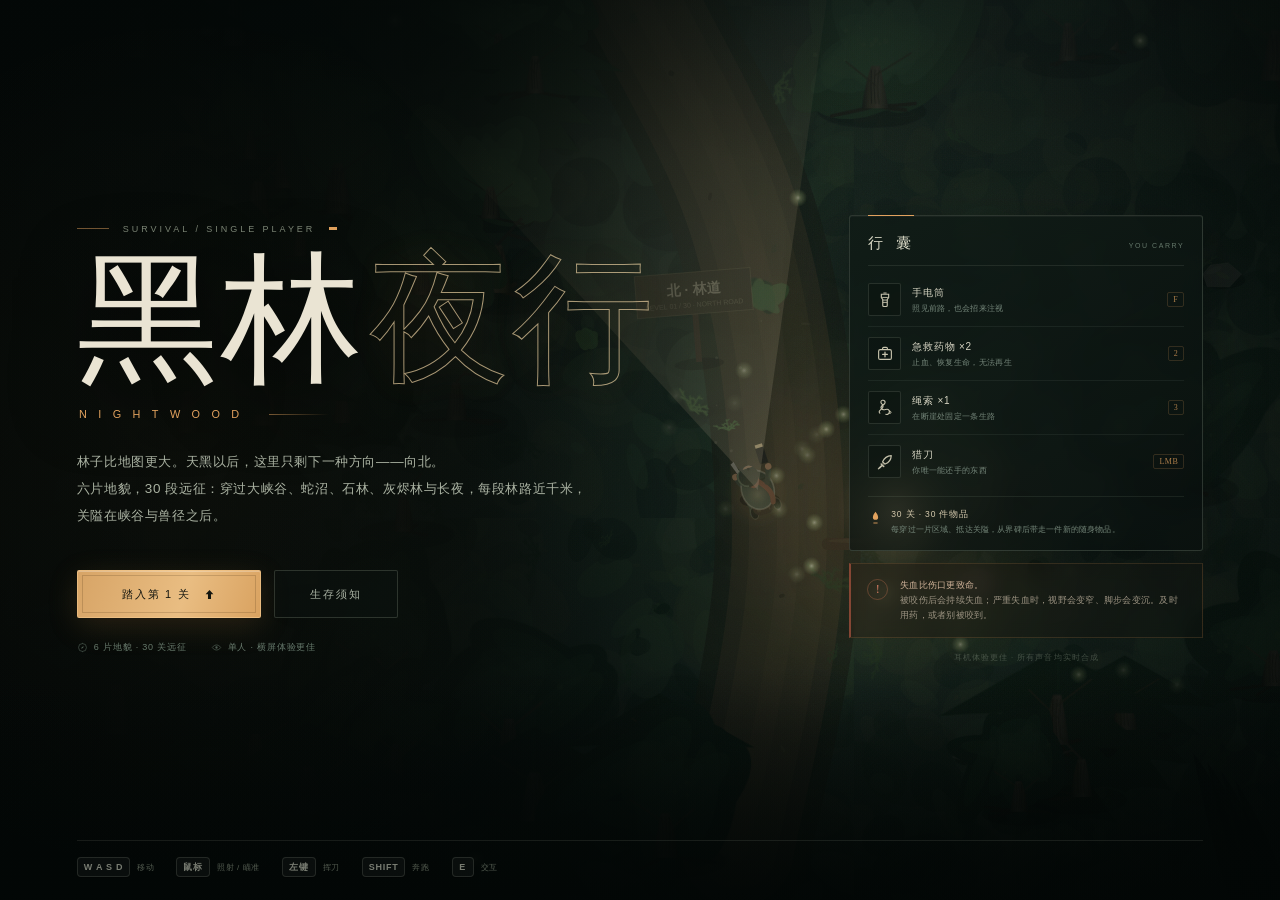
==== commit 93cc78e3: "update" ====
--- a/index.html
+++ b/index.html
@@ -5,7 +5,7 @@
   <meta name="viewport" content="width=device-width, initial-scale=1, viewport-fit=cover">
   <meta name="theme-color" content="#050b0a">
   <title>黑林夜行 · NIGHTWOOD</title>
-  <meta name="description" content="一款发生在深夜密林中的单人生存穿越小游戏。靠一束手电、一把刀、一卷绳和有限的急救药物，活着走到林道。">
+  <meta name="description" content="一款发生在深夜密林中的单人生存穿越小游戏。六片地貌、30 段林路，每关不同天气，每过一关获得一件随身物品；靠手电、猎刀、绳索和急救药物活着走到黎明。">
   <link rel="icon" href="data:image/svg+xml,%3Csvg xmlns='http://www.w3.org/2000/svg' viewBox='0 0 64 64'%3E%3Crect width='64' height='64' rx='12' fill='%2308110d'/%3E%3Cpath d='M32 11c8 10 14 16 14 25a14 14 0 1 1-28 0c0-9 6-15 14-25z' fill='%23e2a25e'/%3E%3Cpath d='M32 26c3 5 5 8 5 12a5 5 0 0 1-10 0c0-4 2-7 5-12z' fill='%2308110d'/%3E%3C/svg%3E">
   <link rel="stylesheet" href="style.css">
 </head>
@@ -103,6 +103,10 @@
         <symbol id="i-chevron" viewBox="0 0 24 24">
           <path d="M9 5l7 7-7 7" fill="none" stroke="currentColor" stroke-width="1.7" stroke-linecap="round" stroke-linejoin="round"/>
         </symbol>
+        <symbol id="i-shield" viewBox="0 0 24 24">
+          <path d="M12 3l7 3v5.5c0 4.5-3 7.6-7 9.5-4-1.9-7-5-7-9.5V6l7-3z" fill="none" stroke="currentColor" stroke-width="1.5" stroke-linejoin="round"/>
+          <path d="M8.8 12.1l2.1 2.1 4.6-4.4" fill="none" stroke="currentColor" stroke-width="1.4" stroke-linecap="round" stroke-linejoin="round"/>
+        </symbol>
       </defs>
     </svg>
 
@@ -117,8 +121,8 @@
           <div class="objective-main">
             <span class="objective-icon"><svg><use href="#i-compass"/></svg></span>
             <div class="objective-copy">
-              <span class="eyebrow">当前目标 · 向北</span>
-              <strong>穿过黑森林，抵达北侧林道</strong>
+              <span class="eyebrow">第 <b id="levelNum">1</b> / 30 关 · <span id="levelName">林缘</span></span>
+              <strong id="objectiveText">穿过本关林道，领取一件随身物品</strong>
             </div>
             <div class="objective-distance"><b id="distance">1,250</b><span>m</span></div>
           </div>
@@ -146,7 +150,7 @@
       <aside class="status-panel" aria-label="生存状态">
         <div class="status-head">
           <span class="status-label"><svg><use href="#i-heart"/></svg> 生命</span>
-          <span class="hp-readout"><b id="hpValue">100</b><small>/100</small></span>
+          <span class="hp-readout"><b id="hpValue">100</b><small>/<span id="hpMax">100</span></small></span>
         </div>
         <div class="hp-track"><span id="hpFill" class="hp-fill"></span><i class="hp-shine"></i></div>
         <div class="status-row">
@@ -157,6 +161,11 @@
           <span><svg><use href="#i-bolt"/></svg> 体力</span>
           <div class="stamina-track"><span id="staminaFill"></span></div>
         </div>
+      </aside>
+
+      <aside class="inventory-panel" id="inventoryPanel" aria-label="关卡奖励物品">
+        <div class="inventory-head"><span>沿路拾得</span><b id="itemCount">0</b></div>
+        <div class="inventory-items" id="inventoryItems"><span class="inventory-empty">尚未获得物品</span></div>
       </aside>
 
       <div class="hotbar" role="group" aria-label="随身物品">
@@ -201,9 +210,9 @@
 
       <div id="toasts" class="toasts" aria-live="polite" aria-atomic="false"></div>
       <div id="sceneTitle" class="scene-title" aria-live="polite">
-        <span class="scene-eyebrow">第一章</span>
-        <b>入 林</b>
-        <small>天光在身后熄灭了</small>
+        <span class="scene-eyebrow" id="sceneEyebrow">第 1 关</span>
+        <b id="sceneName">林 缘</b>
+        <small id="sceneSub">天光在身后熄灭了</small>
       </div>
     </div>
 
@@ -214,16 +223,16 @@
           <div class="menu-kicker"><span></span> SURVIVAL / SINGLE PLAYER <span></span></div>
           <h1><span>黑林</span><span class="title-outline">夜行</span></h1>
           <div class="title-en">NIGHTWOOD</div>
-          <p class="menu-story">林子比地图更大。天黑以后，这里只剩下一种方向——向北。<br>你带着一束手电、一把刀、一卷绳和两支急救药。别让血在黑暗里流干。</p>
+          <p class="menu-story">林子比地图更大。天黑以后，这里只剩下一种方向——向北。<br>六片地貌，30 段远征：穿过大峡谷、蛇沼、石林、灰烬林与长夜，每段林路近千米，关隘在峡谷与兽径之后。</p>
           <div class="menu-actions">
             <button id="startBtn" class="btn btn-primary" type="button">
-              <span>踏入森林</span>
+              <span>踏入第 1 关</span>
               <svg><use href="#i-arrow"/></svg>
             </button>
             <button id="howBtn" class="btn btn-quiet" type="button">生存须知</button>
           </div>
           <div class="menu-meta">
-            <span><svg><use href="#i-foot"/></svg> 约 4–7 分钟</span>
+            <span><svg><use href="#i-compass"/></svg> 6 片地貌 · 30 关远征</span>
             <span><svg><use href="#i-eye"/></svg> 单人 · 横屏体验更佳</span>
             <span class="menu-touch-tip"><svg><use href="#i-bolt"/></svg> 摇杆推到底奔跑</span>
           </div>
@@ -238,6 +247,7 @@
               <li><span class="kit-icon"><svg><use href="#i-rope"/></svg></span><div><b>绳索 ×1</b><small>在断崖处固定一条生路</small></div><em>3</em></li>
               <li><span class="kit-icon"><svg><use href="#i-knife"/></svg></span><div><b>猎刀</b><small>你唯一能还手的东西</small></div><em>LMB</em></li>
             </ul>
+            <div class="kit-note"><svg><use href="#i-torch"/></svg><span><b>30 关 · 30 件物品</b><small>每穿过一片区域、抵达关隘，从界碑后带走一件新的随身物品。</small></span></div>
           </div>
           <div class="rule-card">
             <span class="rule-mark">!</span>
@@ -266,7 +276,7 @@
           <article><span class="how-num">03</span><h3>伤口必须处理</h3><p>每次被咬都会叠加失血。失血会持续扣除生命；按 <kbd>2</kbd> 使用急救药物止血。</p></article>
           <article><span class="how-num">04</span><h3>不要恋战</h3><p>刀能逼退野兽，但你的体力有限。多数时候，跑开比杀死它更划算。</p></article>
         </div>
-        <div class="how-tip"><b>路线提示</b> 沿林间小径向北。断崖处需要按 <kbd>E</kbd> 用绳索架桥。抵达北侧林道即穿越成功。</div>
+        <div class="how-tip"><b>路线提示</b> 每关是一整片区域，关隘在近千米林路之外，不是几步路就能到。先穿过大峡谷，再经过蛇沼、石林、灰烬林、长夜和北坡；抵达关隘即可领取一件随身物品。断崖处需要按 <kbd>E</kbd> 用绳索架桥。</div>
         <button id="howStart" class="btn btn-primary" type="button"><span>开始穿越</span><svg><use href="#i-arrow"/></svg></button>
       </div>
     </section>
@@ -306,12 +316,21 @@
         <span class="modal-kicker">YOU MADE IT THROUGH</span>
         <h2 id="victoryTitle">你走出了黑森林</h2>
         <p id="victoryCopy" class="end-copy">林道尽头浮起灰蓝色的晨雾。你回头看了一眼——树影很深，但再没有东西跟上来。</p>
+        <div class="reward-card" id="rewardCard">
+          <span class="reward-icon"><svg><use id="rewardIcon" href="#i-flashlight"/></svg></span>
+          <div class="reward-copy">
+            <span>本关奖励 · 随身物品</span>
+            <b id="rewardName">强光电池</b>
+            <p id="rewardDesc">手电照射范围 +18%。</p>
+          </div>
+          <em id="rewardCount">+1</em>
+        </div>
         <div class="end-stats" id="victoryStats"></div>
         <div class="end-actions">
-          <button id="againBtn" class="btn btn-primary" type="button"><span>再穿越一次</span><svg><use href="#i-arrow"/></svg></button>
+          <button id="againBtn" class="btn btn-primary" type="button"><span>进入下一关</span><svg><use href="#i-arrow"/></svg></button>
           <button id="victoryMenuBtn" class="btn btn-quiet" type="button">返回标题</button>
         </div>
-        <small class="end-hint">结局达成 · 生还者</small>
+        <small class="end-hint" id="victoryHint">30 关 · 每过一关获得一件随身物品</small>
       </div>
     </section>
 
--- a/style.css
+++ b/style.css
@@ -379,6 +379,67 @@
 .stamina-row svg { width: 9px; height: 9px; color: #bfad70; }
 .stamina-track { flex: 1; height: 2px; background: rgba(217, 224, 203, .09); }
 .stamina-track span { display: block; width: 100%; height: 100%; background: linear-gradient(90deg, #756e4d, #c2b781); transition: width .2s linear; }
+.objective .eyebrow b { color: var(--amber-hot); font-weight: 500; font-variant-numeric: tabular-nums; }
+.objective .eyebrow span { color: #c9c3ad; }
+
+/* level loadout — rewards earned from previous stages */
+.inventory-panel {
+  position: absolute;
+  left: 26px;
+  bottom: 164px;
+  width: 292px;
+  padding: 9px 11px 10px;
+  border: 1px solid rgba(200, 212, 187, .12);
+  border-radius: 4px;
+  background: linear-gradient(120deg, rgba(8, 15, 13, .76), rgba(8, 14, 12, .48));
+  backdrop-filter: blur(8px);
+  pointer-events: none;
+}
+.inventory-head { display: flex; align-items: center; justify-content: space-between; margin-bottom: 7px; color: #7d8f80; font-size: 8px; letter-spacing: .18em; }
+.inventory-head b { min-width: 18px; height: 16px; padding: 0 5px; display: grid; place-items: center; border: 1px solid rgba(226, 162, 94, .25); border-radius: 8px; color: var(--amber); font-size: 8px; font-weight: 500; letter-spacing: .04em; }
+.inventory-items { display: flex; flex-wrap: wrap; gap: 5px; max-height: 51px; overflow: hidden; }
+.inventory-empty { color: #5e7165; font-size: 8px; letter-spacing: .08em; padding: 3px 0; }
+.item-chip {
+  display: inline-flex;
+  align-items: center;
+  gap: 4px;
+  max-width: 128px;
+  padding: 3px 6px 3px 4px;
+  border: 1px solid rgba(192, 205, 178, .11);
+  border-radius: 3px;
+  background: rgba(255,255,255,.025);
+  color: #aeb7a4;
+  font-size: 7.5px;
+  letter-spacing: .03em;
+  white-space: nowrap;
+  overflow: hidden;
+  text-overflow: ellipsis;
+}
+.item-chip svg { width: 10px; height: 10px; color: var(--amber); flex: 0 0 auto; }
+.item-chip.is-new { border-color: rgba(226,162,94,.4); color: #e2d4b4; box-shadow: 0 0 10px rgba(226,162,94,.12); }
+
+.reward-card {
+  display: flex;
+  align-items: center;
+  gap: 12px;
+  margin: 0 auto 22px;
+  padding: 12px 14px;
+  max-width: 390px;
+  text-align: left;
+  border: 1px solid rgba(226, 162, 94, .24);
+  border-radius: 4px;
+  background: linear-gradient(100deg, rgba(226,162,94,.08), rgba(226,162,94,.018));
+  box-shadow: inset 0 1px 0 rgba(255,255,255,.04);
+}
+.reward-icon { width: 40px; height: 40px; flex: 0 0 auto; display: grid; place-items: center; border: 1px solid rgba(226,162,94,.3); border-radius: 50%; color: var(--amber-hot); background: rgba(226,162,94,.07); }
+.reward-icon svg { width: 20px; height: 20px; }
+.reward-copy { min-width: 0; display: flex; flex-direction: column; gap: 3px; }
+.reward-copy > span { color: #9b8d71; font-size: 7px; letter-spacing: .18em; }
+.reward-copy b { color: #e9ddc2; font-size: 14px; font-weight: 500; letter-spacing: .08em; }
+.reward-copy p { margin: 0; color: #8e9d8c; font-size: 8.5px; line-height: 1.6; }
+.reward-card em { margin-left: auto; color: var(--amber); font-style: normal; font-family: var(--ui-serif); font-size: 18px; opacity: .8; }
+.end-victory.is-final .reward-card { border-color: rgba(255, 202, 129, .42); background: linear-gradient(100deg, rgba(226,162,94,.16), rgba(226,162,94,.03)); }
+.end-victory.is-final .end-mark { box-shadow: 0 0 90px rgba(226,162,94,.22); }
 
 .hotbar {
   position: absolute;
@@ -754,6 +815,11 @@
 .field-head span { font-family: var(--ui-serif); font-size: 15px; letter-spacing: .3em; color: #d9d8c5; }
 .field-head small { font-size: 7px; letter-spacing: .22em; color: #65786b; }
 .kit-list { list-style: none; margin: 7px 0 0; padding: 0; }
+.kit-note { display: flex; align-items: flex-start; gap: 8px; margin-top: 13px; padding-top: 12px; border-top: 1px solid rgba(201,214,190,.09); color: #9f947a; }
+.kit-note svg { width: 15px; height: 15px; flex: 0 0 auto; color: var(--amber); margin-top: 1px; }
+.kit-note span { display: flex; flex-direction: column; gap: 3px; }
+.kit-note b { font-size: 8.5px; font-weight: 500; letter-spacing: .1em; color: #d5c9ad; }
+.kit-note small { font-size: 8px; line-height: 1.6; color: #748679; letter-spacing: .02em; }
 .kit-list li {
   display: flex;
   align-items: center;
@@ -1066,7 +1132,7 @@
 body.touch-mode .objective-distance b { font-size: 17px; }
 body.touch-mode .top-actions { position: absolute; right: 12px; top: 12px; }
 body.touch-mode .icon-btn { width: 33px; height: 33px; }
-body.touch-mode .scene-title { top: 30%; }
+body.touch-mode .scene-title { display: none; }
 
 .rotate-hint { display: none; }
 
@@ -1127,6 +1193,12 @@
   .end-actions .btn { width: 100%; }
   .modal-card, .end-card { padding: 26px 20px; }
   .status-panel { width: 185px; }
+  .inventory-panel { display: none; }
+  .reward-card { max-width: 100%; padding: 10px; }
+  .reward-copy b { font-size: 12px; }
+  .reward-icon { width: 34px; height: 34px; }
+  .reward-icon svg { width: 17px; height: 17px; }
+  body.touch-mode .toasts { left: auto; right: 12px; top: 80px; width: min(250px, 46vw); transform: none; align-items: flex-end; }
 }
 @media (max-height: 620px) and (min-width: 761px) {
   .menu-screen { justify-content: flex-start; padding-top: 28px; }
@@ -1140,6 +1212,7 @@
   .field-card { padding-top: 14px; }
   .kit-list li { padding: 7px 0; }
   .rule-card { display: none; }
+  .inventory-panel { bottom: 148px; }
 }
 @media (prefers-reduced-motion: reduce) {
   *, *::before, *::after { animation-duration: .001ms !important; animation-iteration-count: 1 !important; transition-duration: .001ms !important; }
